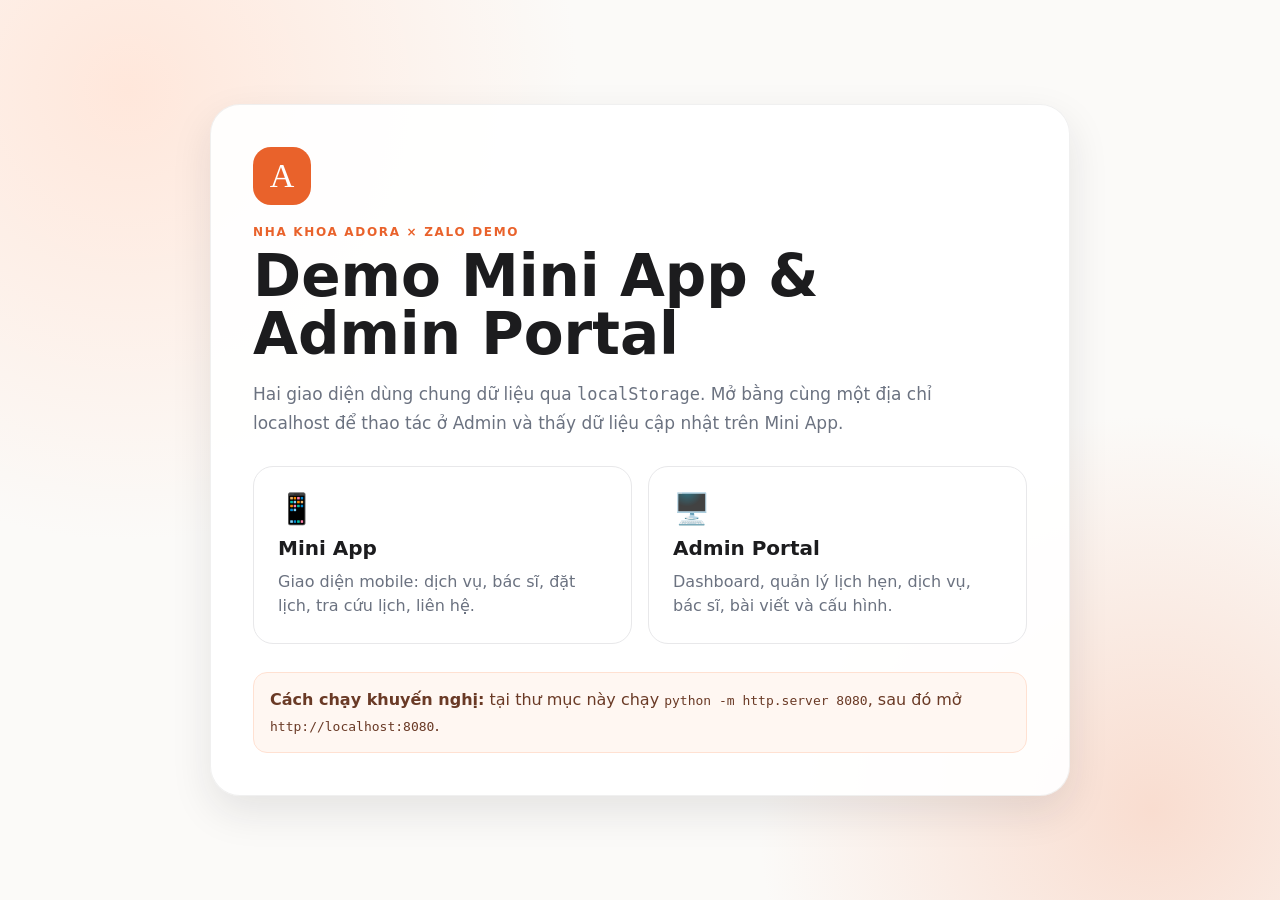
==== index.html @ 8ba70a6d "Add files via upload" ====
<!doctype html>
<html lang="vi">
<head>
  <meta charset="utf-8">
  <meta name="viewport" content="width=device-width,initial-scale=1">
  <title>Adora Zalo Demo</title>
  <link rel="stylesheet" href="assets/style.css">
</head>
<body class="launcher-body">
  <main class="launcher">
    <div class="launcher-logo">A</div>
    <p class="eyebrow">NHA KHOA ADORA × ZALO DEMO</p>
    <h1>Demo Mini App & Admin Portal</h1>
    <p class="launcher-lead">Hai giao diện dùng chung dữ liệu qua <code>localStorage</code>. Mở bằng cùng một địa chỉ localhost để thao tác ở Admin và thấy dữ liệu cập nhật trên Mini App.</p>
    <div class="launcher-grid">
      <a class="launcher-card" href="miniapp.html">
        <span class="launcher-icon">📱</span>
        <strong>Mini App</strong>
        <span>Giao diện mobile: dịch vụ, bác sĩ, đặt lịch, tra cứu lịch, liên hệ.</span>
      </a>
      <a class="launcher-card" href="admin.html">
        <span class="launcher-icon">🖥️</span>
        <strong>Admin Portal</strong>
        <span>Dashboard, quản lý lịch hẹn, dịch vụ, bác sĩ, bài viết và cấu hình.</span>
      </a>
    </div>
    <div class="notice">
      <strong>Cách chạy khuyến nghị:</strong> tại thư mục này chạy <code>python -m http.server 8080</code>, sau đó mở <code>http://localhost:8080</code>.
    </div>
  </main>
  <script src="assets/app.js"></script>
</body>
</html>
---- assets/style.css ----
:root{
  --primary:#E9622B;
  --primary-dark:#B94318;
  --primary-soft:#FFF1EA;
  --ink:#1C1C1E;
  --muted:#6B7280;
  --line:#E8E8EA;
  --surface:#FFFFFF;
  --bg:#F6F7F9;
  --success:#159B6D;
  --warning:#C98116;
  --danger:#D64545;
  --shadow:0 16px 40px rgba(26,32,44,.10);
  --radius:18px;
  font-family: Inter, ui-sans-serif, system-ui, -apple-system, BlinkMacSystemFont, "Segoe UI", sans-serif;
}
*{box-sizing:border-box}
html{scroll-behavior:smooth}
body{margin:0;color:var(--ink);background:var(--bg)}
button,input,select,textarea{font:inherit}
button,a{cursor:pointer}
a{color:inherit;text-decoration:none}
img{max-width:100%;display:block}
.hidden{display:none!important}
.muted{color:var(--muted)}
.eyebrow{font-size:12px;font-weight:800;letter-spacing:.14em;color:var(--primary);margin:0 0 8px}
.badge{display:inline-flex;align-items:center;gap:6px;border-radius:999px;padding:5px 9px;font-size:12px;font-weight:800;background:#F2F3F5;color:#4B5563}
.badge.pending{background:#FFF4D8;color:#9A6500}
.badge.confirmed{background:#DCF8EE;color:#087B55}
.badge.completed{background:#E9F0FF;color:#245ACB}
.badge.cancelled{background:#FDE8E8;color:#B53030}
.btn{display:inline-flex;align-items:center;justify-content:center;gap:8px;border:0;border-radius:12px;padding:11px 15px;font-weight:800;background:#F0F1F3;color:#25262A;transition:.2s}
.btn:hover{transform:translateY(-1px)}
.btn-primary{background:var(--primary);color:#fff}
.btn-outline{background:#fff;border:1px solid var(--line)}
.btn-danger{background:#FDECEC;color:#B73333}
.btn-sm{padding:8px 10px;border-radius:10px;font-size:13px}
.icon-btn{border:0;background:#F4F4F5;border-radius:10px;width:38px;height:38px;display:grid;place-items:center}
.card{background:#fff;border:1px solid rgba(20,20,20,.06);border-radius:var(--radius);box-shadow:0 7px 20px rgba(30,30,40,.045)}
.field{display:grid;gap:7px}
.field label{font-size:13px;font-weight:800;color:#44464C}
.field input,.field select,.field textarea{width:100%;border:1px solid var(--line);border-radius:12px;background:#fff;padding:11px 12px;outline:none}
.field input:focus,.field select:focus,.field textarea:focus{border-color:#F3A27F;box-shadow:0 0 0 3px #FFF0E9}
.field textarea{resize:vertical;min-height:90px}
.form-grid{display:grid;grid-template-columns:repeat(2,minmax(0,1fr));gap:14px}
.form-grid .span-2{grid-column:1/-1}
.modal-backdrop{position:fixed;inset:0;background:rgba(10,10,12,.45);display:grid;place-items:center;padding:18px;z-index:1000}
.modal{background:#fff;border-radius:22px;box-shadow:var(--shadow);width:min(620px,100%);max-height:90vh;overflow:auto}
.modal-head{display:flex;align-items:center;justify-content:space-between;padding:20px 22px;border-bottom:1px solid var(--line)}
.modal-head h3{margin:0;font-size:18px}
.modal-body{padding:20px 22px}
.modal-actions{display:flex;justify-content:flex-end;gap:10px;padding:0 22px 22px}
.toast{position:fixed;left:50%;bottom:26px;transform:translate(-50%,18px);opacity:0;pointer-events:none;background:#18181B;color:white;padding:11px 15px;border-radius:12px;font-weight:700;font-size:14px;z-index:2000;transition:.25s}
.toast.show{opacity:1;transform:translate(-50%,0)}

/* launcher */
.launcher-body{min-height:100vh;display:grid;place-items:center;background:
radial-gradient(circle at 10% 10%,#FFE7DB 0,transparent 32%),
radial-gradient(circle at 90% 90%,#F9DDD0 0,transparent 28%),#FBFAF8}
.launcher{width:min(860px,calc(100% - 36px));background:rgba(255,255,255,.93);border:1px solid rgba(0,0,0,.06);border-radius:30px;padding:42px;box-shadow:var(--shadow)}
.launcher-logo{width:58px;height:58px;border-radius:18px;display:grid;place-items:center;background:var(--primary);color:#fff;font-family:Georgia,serif;font-size:34px;margin-bottom:20px}
.launcher h1{font-size:clamp(34px,6vw,58px);line-height:1;margin:0 0 16px;max-width:700px}
.launcher-lead{color:var(--muted);font-size:17px;line-height:1.7;max-width:760px}
.launcher-grid{display:grid;grid-template-columns:1fr 1fr;gap:16px;margin:28px 0}
.launcher-card{padding:24px;border:1px solid var(--line);border-radius:20px;background:white;display:grid;gap:10px;transition:.2s}
.launcher-card:hover{transform:translateY(-3px);box-shadow:0 12px 30px rgba(0,0,0,.08);border-color:#F4B398}
.launcher-card strong{font-size:20px}
.launcher-card span:last-child{color:var(--muted);line-height:1.55}
.launcher-icon{font-size:30px}
.notice{padding:14px 16px;background:#FFF7F2;border:1px solid #FFE1D2;border-radius:14px;color:#6A3A26;line-height:1.6}

/* Admin */
.admin-shell{min-height:100vh;display:grid;grid-template-columns:250px 1fr}
.admin-sidebar{position:sticky;top:0;height:100vh;padding:22px 16px;border-right:1px solid var(--line);background:#fff;display:flex;flex-direction:column}
.brand{display:flex;align-items:center;gap:11px;padding:4px 8px 24px}
.brand-mark{width:42px;height:42px;border-radius:13px;display:grid;place-items:center;background:var(--primary);color:#fff;font-family:Georgia,serif;font-size:25px}
.brand strong{display:block;font-size:16px}
.brand small{color:var(--muted)}
.admin-nav{display:grid;gap:6px}
.admin-nav button{border:0;background:transparent;text-align:left;padding:11px 12px;border-radius:11px;font-weight:750;color:#53555C;display:flex;align-items:center;gap:10px}
.admin-nav button.active,.admin-nav button:hover{background:var(--primary-soft);color:var(--primary-dark)}
.sidebar-bottom{margin-top:auto;display:grid;gap:8px}
.admin-main{min-width:0}
.admin-topbar{height:72px;background:rgba(255,255,255,.92);backdrop-filter:blur(10px);border-bottom:1px solid var(--line);display:flex;align-items:center;justify-content:space-between;padding:0 26px;position:sticky;top:0;z-index:50}
.admin-topbar h1{font-size:20px;margin:0}
.admin-content{padding:26px}
.page-head{display:flex;justify-content:space-between;gap:16px;align-items:flex-end;margin-bottom:20px}
.page-head h2{margin:0 0 5px;font-size:27px}
.page-head p{margin:0;color:var(--muted)}
.metric-grid{display:grid;grid-template-columns:repeat(4,minmax(0,1fr));gap:14px;margin-bottom:18px}
.metric{padding:18px}
.metric .label{font-size:13px;color:var(--muted);font-weight:700}
.metric .value{font-size:31px;font-weight:900;margin:7px 0 2px}
.metric .delta{font-size:12px;color:var(--success);font-weight:800}
.admin-grid{display:grid;grid-template-columns:1.45fr .8fr;gap:18px}
.panel{padding:18px}
.panel-head{display:flex;align-items:center;justify-content:space-between;gap:12px;margin-bottom:14px}
.panel-head h3{margin:0;font-size:17px}
.table-wrap{overflow:auto;border:1px solid var(--line);border-radius:14px}
table{width:100%;border-collapse:collapse;min-width:760px;background:#fff}
th,td{text-align:left;padding:13px 14px;border-bottom:1px solid #F0F0F1;vertical-align:middle;font-size:13px}
th{font-size:12px;color:#6A6D75;background:#FAFAFB;text-transform:uppercase;letter-spacing:.04em}
tbody tr:hover{background:#FFFDFC}
.table-actions{display:flex;gap:6px}
.toolbar{display:flex;gap:10px;align-items:center;margin-bottom:14px;flex-wrap:wrap}
.search{min-width:230px;flex:1}
.search input,.toolbar select{border:1px solid var(--line);background:#fff;border-radius:11px;padding:10px 12px;outline:none}
.list-stack{display:grid;gap:10px}
.appointment-mini{display:grid;grid-template-columns:auto 1fr auto;gap:12px;align-items:center;padding:12px;border:1px solid var(--line);border-radius:13px}
.date-chip{width:48px;height:52px;background:#FFF3ED;color:var(--primary-dark);border-radius:12px;display:grid;place-items:center;text-align:center;font-size:11px;font-weight:900}
.date-chip strong{display:block;font-size:19px;line-height:18px}
.appointment-mini strong{font-size:14px}
.appointment-mini p{margin:4px 0 0;color:var(--muted);font-size:12px}
.entity-grid{display:grid;grid-template-columns:repeat(3,minmax(0,1fr));gap:14px}
.entity-card{padding:16px;display:grid;gap:10px}
.entity-top{display:flex;justify-content:space-between;gap:10px}
.entity-avatar{width:46px;height:46px;border-radius:14px;background:#FFF0E8;display:grid;place-items:center;font-weight:900;color:var(--primary)}
.entity-card h4{margin:0;font-size:15px}
.entity-card p{margin:0;color:var(--muted);font-size:13px;line-height:1.55}
.entity-meta{display:flex;gap:8px;flex-wrap:wrap}
.settings-card{padding:20px;max-width:900px}
.admin-section{display:none}
.admin-section.active{display:block}
.chart-bars{height:180px;display:flex;align-items:end;gap:10px;padding-top:20px}
.chart-col{flex:1;display:grid;grid-template-rows:1fr auto;gap:8px;height:100%;align-items:end}
.chart-bar{width:100%;border-radius:9px 9px 3px 3px;background:linear-gradient(180deg,#F18B62,#E9622B);min-height:8px}
.chart-col span{text-align:center;font-size:11px;color:var(--muted)}

/* Mini App */
.mini-page{min-height:100vh;background:#ECEDEF}
.phone-stage{min-height:100vh;display:grid;place-items:start center;padding:26px}
.phone{width:min(430px,100%);min-height:900px;background:#F7F7F8;box-shadow:0 24px 70px rgba(0,0,0,.18);border-radius:34px;overflow:hidden;position:relative;border:8px solid #171719}
.mini-status{height:30px;background:#fff;display:flex;align-items:center;justify-content:space-between;padding:0 17px;font-size:11px;font-weight:800}
.mini-header{background:#fff;padding:12px 16px 14px;display:flex;justify-content:space-between;align-items:center;border-bottom:1px solid #F1F1F2;position:sticky;top:0;z-index:30}
.mini-header .brand{padding:0}
.mini-header .brand-mark{width:36px;height:36px;border-radius:11px;font-size:20px}
.mini-header .brand strong{font-size:14px}
.mini-header .brand small{font-size:10px}
.mini-content{padding-bottom:84px}
.mini-view{display:none}
.mini-view.active{display:block}
.hero{margin:14px;border-radius:24px;overflow:hidden;min-height:290px;position:relative;background:
linear-gradient(150deg,rgba(255,249,245,.98),rgba(255,230,216,.94))}
.hero:after{content:"";position:absolute;right:-62px;bottom:-84px;width:255px;height:255px;border-radius:50%;background:#F28C61;opacity:.18}
.hero-copy{position:relative;z-index:2;padding:24px 22px 10px;max-width:86%}
.hero h1{font-size:31px;line-height:1.03;margin:9px 0 12px}
.hero p{color:#6E5A50;font-size:14px;line-height:1.55;margin:0 0 18px}
.hero-pills{display:flex;gap:7px;flex-wrap:wrap;margin-top:18px}
.hero-pills span{background:rgba(255,255,255,.76);border:1px solid rgba(233,98,43,.14);padding:7px 9px;border-radius:999px;font-size:11px;font-weight:800;color:#6B4A3D}
.quick-grid{display:grid;grid-template-columns:repeat(4,1fr);gap:9px;padding:0 14px 10px}
.quick{background:#fff;border:1px solid #EFEFF1;border-radius:16px;padding:12px 7px;text-align:center;display:grid;gap:7px;font-size:11px;font-weight:800}
.quick-icon{width:38px;height:38px;margin:auto;border-radius:12px;background:#FFF1EA;display:grid;place-items:center;font-size:19px}
.section{padding:15px 14px}
.section-title{display:flex;align-items:end;justify-content:space-between;margin-bottom:12px;gap:10px}
.section-title h2{font-size:19px;margin:0}
.section-title a,.section-title button{font-size:12px;color:var(--primary);font-weight:800;background:none;border:0;padding:0}
.service-scroll,.doctor-scroll,.news-scroll{display:flex;gap:11px;overflow:auto;scrollbar-width:none;padding-bottom:2px}
.service-card{flex:0 0 175px;background:#fff;border:1px solid #ECECEE;border-radius:18px;overflow:hidden}
.service-art{height:98px;background:linear-gradient(135deg,#FCE3D7,#FFF7F2);display:grid;place-items:center;font-size:42px}
.service-body{padding:12px}
.service-body h3{font-size:14px;margin:0 0 6px}
.service-body p{font-size:11px;line-height:1.5;color:var(--muted);margin:0}
.service-price{font-size:12px;color:var(--primary);font-weight:900;margin-top:9px}
.doctor-card{flex:0 0 156px;background:#fff;border:1px solid #ECECEE;border-radius:18px;padding:13px;text-align:center}
.doctor-avatar{width:72px;height:72px;border-radius:50%;margin:2px auto 10px;background:linear-gradient(160deg,#FFE9DF,#F4B99F);display:grid;place-items:center;font-size:26px;font-weight:900;color:#9D3E1A}
.doctor-card h3{font-size:13px;margin:0}
.doctor-card p{font-size:10px;line-height:1.45;color:var(--muted);margin:5px 0 0}
.facility-grid{display:grid;grid-template-columns:1.35fr .8fr;grid-template-rows:110px 110px;gap:8px}
.facility-img{border-radius:15px;overflow:hidden;background:#E9E9EA;position:relative}
.facility-img:first-child{grid-row:1/3}
.facility-img img{width:100%;height:100%;object-fit:cover}
.facility-img .fallback{position:absolute;inset:0;display:grid;place-items:center;background:linear-gradient(135deg,#FCE1D5,#FFF7F2);font-size:32px}
.news-card{flex:0 0 250px;background:#fff;border:1px solid #ECECEE;border-radius:18px;padding:14px}
.news-card small{color:var(--primary);font-weight:800}
.news-card h3{font-size:14px;line-height:1.35;margin:7px 0}
.news-card p{font-size:11px;line-height:1.5;color:var(--muted);margin:0}
.contact-card{margin:0 14px 16px;padding:16px;background:#202124;color:#fff;border-radius:22px;overflow:hidden;position:relative}
.contact-card:after{content:"";position:absolute;width:160px;height:160px;border-radius:50%;background:#E9622B;right:-70px;top:-70px;opacity:.45}
.contact-card>*{position:relative;z-index:2}
.contact-card h3{margin:0 0 7px}
.contact-card p{margin:0 0 14px;color:#D3D4D6;font-size:12px;line-height:1.55}
.contact-actions{display:flex;gap:8px}
.contact-actions .btn{flex:1;font-size:12px;padding:10px}
.mini-nav{position:absolute;left:0;right:0;bottom:0;height:72px;background:rgba(255,255,255,.96);backdrop-filter:blur(14px);border-top:1px solid #E9E9EB;display:grid;grid-template-columns:repeat(5,1fr);z-index:40}
.mini-nav button{border:0;background:transparent;font-size:10px;color:#85878D;font-weight:800;display:grid;place-items:center;align-content:center;gap:4px}
.mini-nav button span{font-size:19px}
.mini-nav button.active{color:var(--primary)}
.mini-page-head{padding:22px 16px 10px}
.mini-page-head h2{margin:0 0 5px;font-size:25px}
.mini-page-head p{margin:0;color:var(--muted);font-size:13px;line-height:1.5}
.filter-chips{display:flex;gap:7px;overflow:auto;padding:10px 14px}
.filter-chips button{border:1px solid #ECECEE;background:#fff;padding:8px 11px;border-radius:999px;white-space:nowrap;font-size:11px;font-weight:800}
.filter-chips button.active{background:#222;color:#fff;border-color:#222}
.service-list{display:grid;gap:10px;padding:8px 14px 20px}
.service-row{display:grid;grid-template-columns:60px 1fr auto;gap:11px;align-items:center;background:#fff;border:1px solid #ECECEE;padding:11px;border-radius:16px}
.service-row .service-art{height:60px;border-radius:13px;font-size:27px}
.service-row h3{font-size:13px;margin:0 0 4px}
.service-row p{font-size:10px;color:var(--muted);margin:0;line-height:1.45}
.service-row .arrow{color:#999}
.booking-wrap{padding:10px 14px 22px}
.booking-card{padding:17px;background:#fff;border-radius:20px;border:1px solid #ECECEE}
.booking-steps{display:flex;gap:7px;margin-bottom:17px}
.booking-step{height:5px;flex:1;border-radius:999px;background:#ECECEE}
.booking-step.active{background:var(--primary)}
.booking-card h3{margin:0 0 5px}
.booking-card>p{margin:0 0 18px;font-size:12px;color:var(--muted)}
.choice-grid{display:grid;grid-template-columns:1fr 1fr;gap:9px}
.choice{border:1px solid #E8E8EA;background:#fff;border-radius:14px;padding:12px;text-align:left}
.choice.active{border-color:#E9622B;background:#FFF5F0;box-shadow:0 0 0 2px #FFE4D8}
.choice strong{display:block;font-size:12px}
.choice span{display:block;font-size:10px;color:var(--muted);margin-top:4px}
.slot-grid{display:grid;grid-template-columns:repeat(3,1fr);gap:8px}
.slot{border:1px solid #E6E6E8;background:#fff;border-radius:11px;padding:10px 4px;font-size:12px;font-weight:800}
.slot.active{border-color:#E9622B;background:#FFF1EA;color:#B44419}
.booking-actions{display:flex;gap:9px;margin-top:18px}
.booking-actions .btn{flex:1}
.appointment-list{padding:8px 14px 20px;display:grid;gap:10px}
.appointment-card{background:#fff;border:1px solid #ECECEE;border-radius:18px;padding:14px}
.appointment-card .top{display:flex;justify-content:space-between;gap:10px}
.appointment-card h3{font-size:14px;margin:0}
.appointment-card p{font-size:11px;color:var(--muted);margin:5px 0 0;line-height:1.5}
.appointment-card .meta{display:grid;grid-template-columns:1fr 1fr;gap:8px;background:#F8F8F9;border-radius:12px;padding:10px;margin-top:11px}
.appointment-card .meta span{font-size:10px;color:var(--muted)}
.appointment-card .meta strong{display:block;color:#333;font-size:11px;margin-top:2px}
.lookup{padding:0 14px 9px;display:flex;gap:8px}
.lookup input{flex:1;border:1px solid #E5E5E7;border-radius:12px;padding:10px 12px;background:#fff}
.empty{padding:28px 20px;text-align:center;color:var(--muted)}
.empty .emoji{font-size:38px;margin-bottom:7px}
.contact-page-card{margin:10px 14px;background:#fff;border:1px solid #ECECEE;border-radius:20px;overflow:hidden}
.map-demo{height:190px;background:
linear-gradient(30deg,transparent 47%,rgba(255,255,255,.8) 48% 52%,transparent 53%),
linear-gradient(-25deg,#DFEEDC 0 46%,#D6E7F5 47% 54%,#F4E6D0 55%);background-size:84px 84px;display:grid;place-items:center;position:relative}
.map-pin{width:48px;height:48px;border-radius:50% 50% 50% 0;background:#E9622B;transform:rotate(-45deg);display:grid;place-items:center;box-shadow:0 8px 18px rgba(0,0,0,.2)}
.map-pin:after{content:"A";transform:rotate(45deg);color:#fff;font-weight:900;font-family:Georgia,serif}
.contact-info{padding:16px;display:grid;gap:12px}
.contact-line{display:flex;gap:11px;align-items:flex-start}
.contact-line .ci{width:36px;height:36px;border-radius:11px;background:#FFF1EA;display:grid;place-items:center}
.contact-line strong{font-size:13px}
.contact-line p{margin:3px 0 0;color:var(--muted);font-size:11px;line-height:1.45}
.contact-buttons{display:grid;grid-template-columns:1fr 1fr;gap:8px;padding-top:3px}
.service-detail-icon{height:145px;border-radius:18px;background:linear-gradient(135deg,#FFE4D8,#FFF8F4);display:grid;place-items:center;font-size:58px;margin-bottom:14px}
.service-detail h2{margin:0 0 8px}
.service-detail p{font-size:13px;line-height:1.65;color:var(--muted)}
.service-detail ul{padding-left:19px;font-size:12px;line-height:1.7;color:#51535A}
@media(max-width:1000px){
 .metric-grid{grid-template-columns:repeat(2,1fr)}
 .admin-grid{grid-template-columns:1fr}
 .entity-grid{grid-template-columns:repeat(2,1fr)}
}
@media(max-width:760px){
 .admin-shell{display:block}
 .admin-sidebar{height:auto;position:static;border-right:0;border-bottom:1px solid var(--line)}
 .admin-nav{grid-template-columns:repeat(3,1fr)}
 .admin-nav button{justify-content:center;font-size:12px}
 .sidebar-bottom{display:none}
 .admin-topbar{position:static}
 .admin-content{padding:16px}
 .metric-grid{grid-template-columns:1fr 1fr}
 .entity-grid{grid-template-columns:1fr}
 .form-grid{grid-template-columns:1fr}
 .form-grid .span-2{grid-column:auto}
 .launcher{padding:28px}
 .launcher-grid{grid-template-columns:1fr}
}
@media(max-width:470px){
 .phone-stage{padding:0}
 .phone{width:100%;min-height:100vh;border:0;border-radius:0;box-shadow:none}
 .mini-status{display:none}
 .mini-header{top:0}
 .mini-nav{position:fixed}
 .launcher h1{font-size:36px}
}
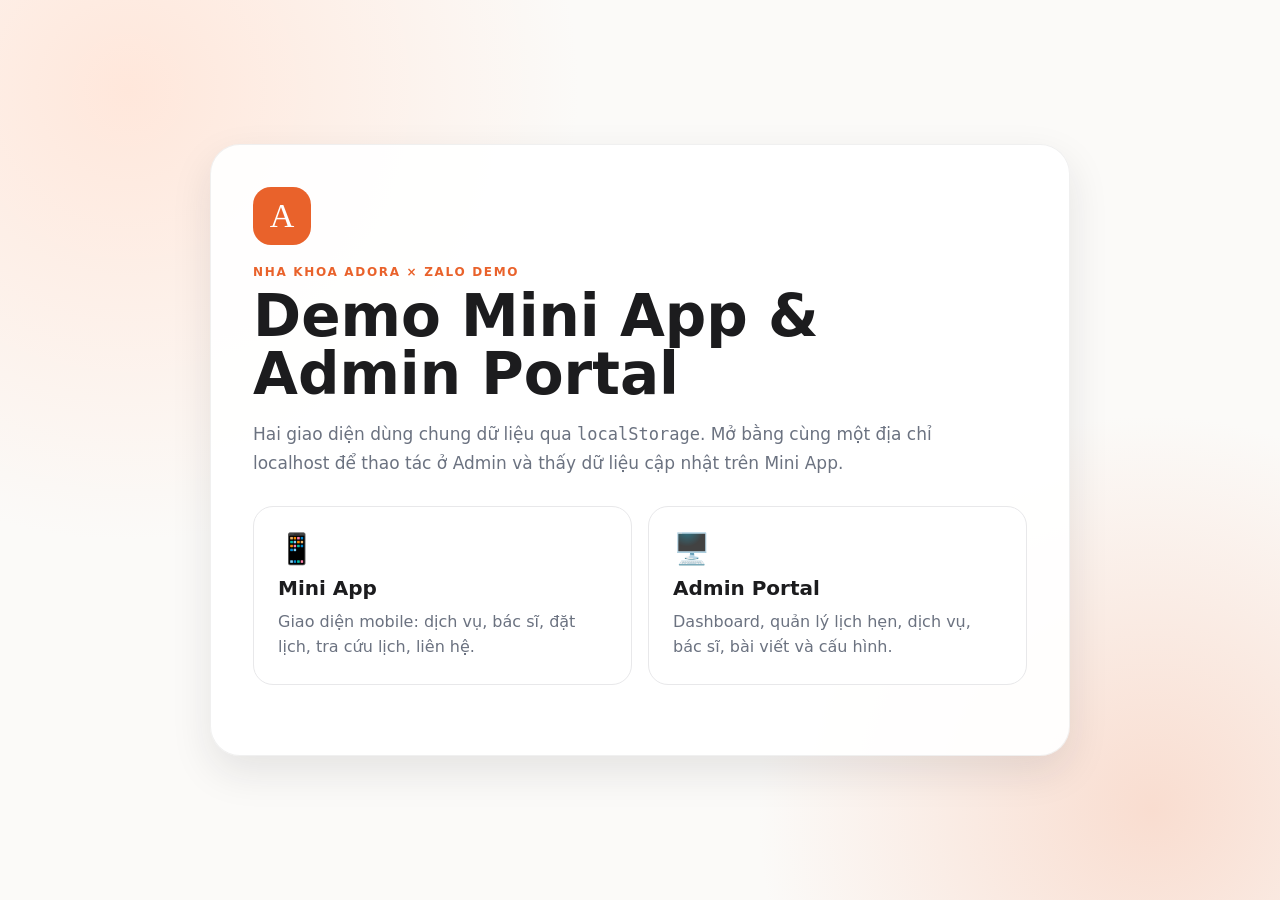
==== commit 98a6e010: "Update index.html" ====
--- a/index.html
+++ b/index.html
@@ -23,10 +23,7 @@
         <strong>Admin Portal</strong>
         <span>Dashboard, quản lý lịch hẹn, dịch vụ, bác sĩ, bài viết và cấu hình.</span>
       </a>
-    </div>
-    <div class="notice">
-      <strong>Cách chạy khuyến nghị:</strong> tại thư mục này chạy <code>python -m http.server 8080</code>, sau đó mở <code>http://localhost:8080</code>.
-    </div>
+    </div> 
   </main>
   <script src="assets/app.js"></script>
 </body>
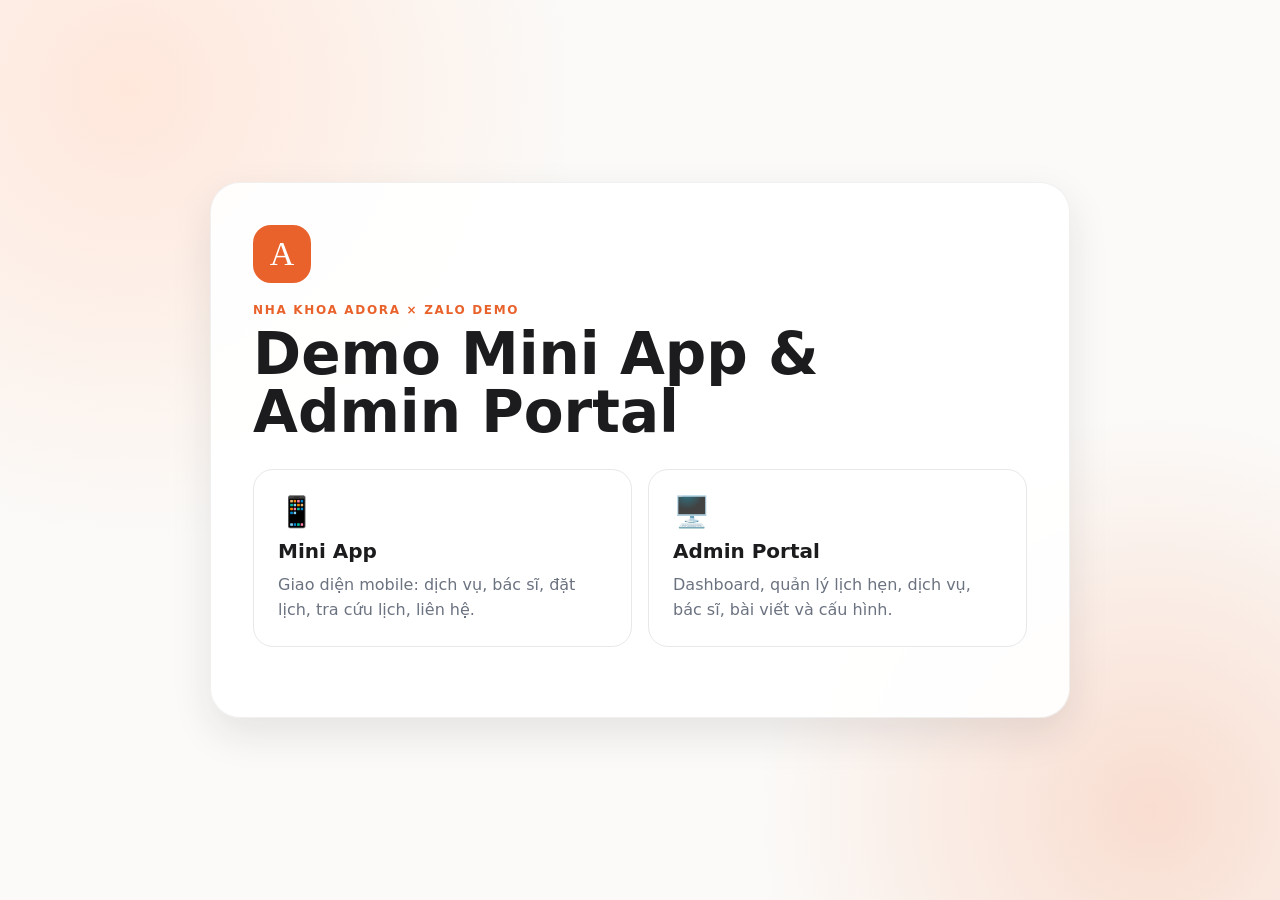
==== commit 29633dad: "Remove launcher lead paragraph from index.html Removed the description paragraph about shared data u" ====
--- a/index.html
+++ b/index.html
@@ -11,7 +11,6 @@
     <div class="launcher-logo">A</div>
     <p class="eyebrow">NHA KHOA ADORA × ZALO DEMO</p>
     <h1>Demo Mini App & Admin Portal</h1>
-    <p class="launcher-lead">Hai giao diện dùng chung dữ liệu qua <code>localStorage</code>. Mở bằng cùng một địa chỉ localhost để thao tác ở Admin và thấy dữ liệu cập nhật trên Mini App.</p>
     <div class="launcher-grid">
       <a class="launcher-card" href="miniapp.html">
         <span class="launcher-icon">📱</span>
